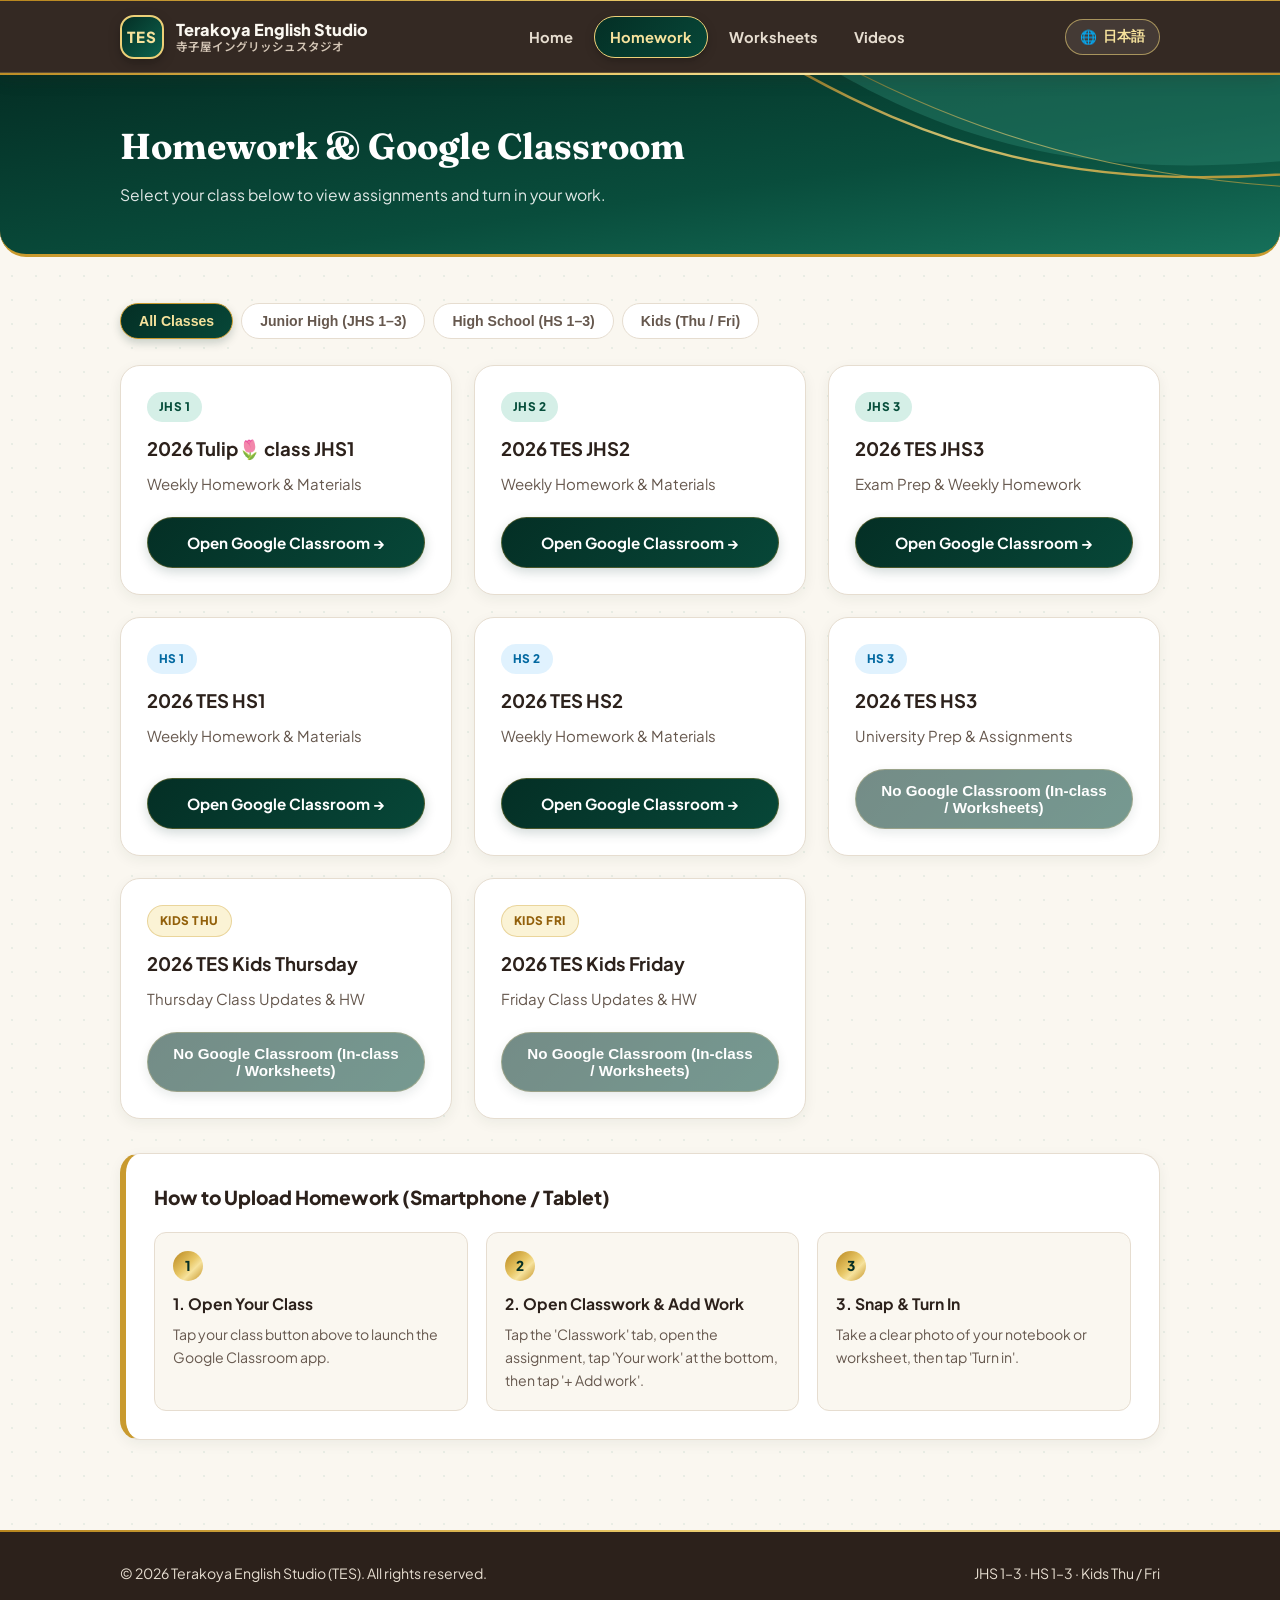
==== homework.html @ 8c1a42be "Add files via upload" ====
<!DOCTYPE html>
<html lang="en">
<head>
  <meta charset="UTF-8">
  <meta name="viewport" content="width=device-width, initial-scale=1.0">
  <title>Homework — Terakoya English Studio (TES)</title>
  <link rel="preconnect" href="https://fonts.googleapis.com">
  <link rel="preconnect" href="https://fonts.gstatic.com" crossorigin>
  <link href="https://fonts.googleapis.com/css2?family=Fraunces:opsz,wght@9..144,600;9..144,700;9..144,800&family=Noto+Sans+JP:wght@400;600;700;800&family=Plus+Jakarta+Sans:wght@400;600;700;800&display=swap" rel="stylesheet">
  <link rel="stylesheet" href="styles.css">
</head>
<body>

  <header class="site-header">
    <div class="container nav-inner">
      <a href="index.html" class="brand">
        <span class="brand-badge">TES</span>
        <span class="brand-text">
          <span class="brand-name">Terakoya English Studio</span>
          <span class="brand-sub">寺子屋イングリッシュスタジオ</span>
        </span>
      </a>

      <nav class="nav-links" id="nav-links">
        <a href="index.html" class="nav-link" data-i18n="nav_home">Home</a>
        <a href="homework.html" class="nav-link active" data-i18n="nav_homework">Homework</a>
        <a href="worksheets.html" class="nav-link" data-i18n="nav_worksheets">Worksheets</a>
        <a href="videos.html" class="nav-link" data-i18n="nav_videos">Videos</a>
      </nav>

      <div class="nav-actions">
        <button id="lang-toggle" class="lang-toggle" type="button" aria-label="Switch Language">
          🌐 <span data-i18n="lang_btn">日本語</span>
        </button>
        <button id="menu-btn" class="menu-btn" type="button" aria-label="Menu">☰</button>
      </div>
    </div>
  </header>

  <main>
    <section class="page-header">
      <div class="container">
        <h1 data-i18n="hw_header_title">Homework &amp; Google Classroom</h1>
        <p data-i18n="hw_header_sub">Select your class below to view assignments and turn in your work.</p>
      </div>
    </section>

    <section class="section">
      <div class="container">
        <div class="filter-bar">
          <button class="filter-btn active" type="button" data-hw-filter="all" data-i18n="filter_all">All Classes</button>
          <button class="filter-btn" type="button" data-hw-filter="jhs" data-i18n="filter_jhs">Junior High (JHS 1–3)</button>
          <button class="filter-btn" type="button" data-hw-filter="hs" data-i18n="filter_hs">High School (HS 1–3)</button>
          <button class="filter-btn" type="button" data-hw-filter="kids" data-i18n="filter_kids">Kids (Thu / Fri)</button>
        </div>

        <div id="homework-grid" class="grid-3"></div>

        <div class="guide-box">
          <h2 class="section-title" style="font-size:1.2rem;" data-i18n="guide_title">How to Upload Homework (Smartphone / Tablet)</h2>
          <div class="guide-steps">
            <div class="step-item">
              <span class="step-num">1</span>
              <h4 data-i18n="guide_s1_title">1. Open Your Class</h4>
              <p data-i18n="guide_s1_desc">Tap your class button above to launch the Google Classroom app.</p>
            </div>
            <div class="step-item">
              <span class="step-num">2</span>
              <h4 data-i18n="guide_s2_title">2. Add Your Work</h4>
              <p data-i18n="guide_s2_desc">Open the assignment, tap 'Your work' at the bottom, then tap '+ Add work'.</p>
            </div>
            <div class="step-item">
              <span class="step-num">3</span>
              <h4 data-i18n="guide_s3_title">3. Snap &amp; Turn In</h4>
              <p data-i18n="guide_s3_desc">Take a clear photo of your notebook or worksheet, then tap 'Turn in'.</p>
            </div>
          </div>
        </div>
      </div>
    </section>
  </main>

  <footer class="site-footer">
    <div class="container footer-inner">
      <span data-i18n="footer_copy">© Terakoya English Studio (TES).</span>
      <span>JHS 1–3 · HS 1–3 · Kids Thu / Fri</span>
    </div>
  </footer>

  <script src="config.js"></script>
  <script src="app.js"></script>
</body>
</html>
---- styles.css ----
:root {
  --bg: #faf7f0;
  --surface: #ffffff;
  --surface-alt: #eef5f1;
  --emerald-deep: #042f25;
  --emerald: #074738;
  --emerald-mid: #0d624e;
  --jade: #2d8a72;
  --accent: #0f765d;
  --accent-hover: #074738;
  --accent-soft: #d5efe7;
  --gold-dark: #a67c1e;
  --gold: #c99a2e;
  --gold-bright: #ecd078;
  --gold-soft: #fbf3d5;
  --gold-gradient: linear-gradient(135deg, #b8861e 0%, #e8c766 48%, #f6e29c 65%, #c49226 100%);
  --line-green: #06c755;
  --espresso: #2c211b;
  --espresso-mid: #4a3a31;
  --text: #2c211b;
  --text-muted: #66584e;
  --border: #e6ddd0;
  --radius: 20px;
  --radius-sm: 12px;
  --shadow-sm: 0 4px 14px rgba(4, 47, 37, 0.06);
  --shadow-md: 0 12px 28px rgba(4, 47, 37, 0.12);
  --max-w: 1080px;
}

*,
*::before,
*::after {
  box-sizing: border-box;
}

html {
  scroll-behavior: smooth;
}

body {
  margin: 0;
  font-family: "Plus Jakarta Sans", "Noto Sans JP", -apple-system, BlinkMacSystemFont, "Segoe UI", sans-serif;
  background-color: var(--bg);
  background-image: radial-gradient(rgba(13, 98, 78, 0.07) 1px, transparent 1px);
  background-size: 24px 24px;
  color: var(--text);
  line-height: 1.65;
  -webkit-font-smoothing: antialiased;
}

a {
  color: inherit;
  text-decoration: none;
}

.container {
  width: 100%;
  max-width: var(--max-w);
  margin: 0 auto;
  padding: 0 20px;
}

/* Header & Navigation */
.site-header {
  position: sticky;
  top: 0;
  z-index: 100;
  background: rgba(44, 33, 27, 0.96);
  backdrop-filter: blur(12px);
  border-top: 1px solid rgba(236, 208, 120, 0.28);
  border-bottom: 2px solid transparent;
  border-image: var(--gold-gradient) 1;
  box-shadow: inset 0 -1px 0 rgba(236, 208, 120, 0.22), 0 4px 16px rgba(44, 33, 27, 0.18);
}

.nav-inner {
  display: flex;
  align-items: center;
  justify-content: space-between;
  min-height: 72px;
  gap: 16px;
}

.brand {
  display: flex;
  align-items: center;
  gap: 12px;
  font-weight: 800;
  color: #faf7f0;
}

.brand-badge {
  display: inline-flex;
  align-items: center;
  justify-content: center;
  width: 44px;
  height: 44px;
  border-radius: 14px;
  background: linear-gradient(135deg, var(--emerald-deep) 0%, var(--emerald-mid) 100%);
  border: 2px solid var(--gold-bright);
  color: #f6e29c;
  font-size: 0.95rem;
  letter-spacing: 0.05em;
  box-shadow: 0 4px 12px rgba(0, 0, 0, 0.28);
}

.brand-text {
  display: flex;
  flex-direction: column;
  line-height: 1.15;
}

.brand-name {
  font-size: 1.02rem;
  color: #faf7f0;
}

.brand-sub {
  font-size: 0.72rem;
  font-weight: 600;
  color: #d6c8b8;
}

.nav-links {
  display: flex;
  align-items: center;
  gap: 6px;
}

.nav-link {
  padding: 8px 15px;
  border-radius: 999px;
  font-size: 0.92rem;
  font-weight: 700;
  color: #e6ddd0;
  transition: background 0.15s, color 0.15s;
}

.nav-link:hover {
  background: rgba(236, 208, 120, 0.16);
  color: #f6e29c;
}

.nav-link.active {
  background: linear-gradient(135deg, var(--emerald-deep) 0%, var(--emerald) 100%);
  color: #f6e29c;
  border: 1px solid var(--gold-bright);
  box-shadow: 0 3px 10px rgba(0, 0, 0, 0.25);
}

.nav-actions {
  display: flex;
  align-items: center;
  gap: 10px;
}

.lang-toggle {
  display: inline-flex;
  align-items: center;
  gap: 6px;
  padding: 8px 14px;
  border-radius: 999px;
  border: 1.5px solid rgba(236, 208, 120, 0.6);
  background: rgba(255, 255, 255, 0.08);
  color: #f6e29c;
  font-size: 0.85rem;
  font-weight: 700;
  cursor: pointer;
  transition: all 0.15s;
}

.lang-toggle:hover {
  background: rgba(236, 208, 120, 0.2);
  border-color: var(--gold-bright);
  color: #ffffff;
}

.menu-btn {
  display: none;
  background: rgba(255, 255, 255, 0.08);
  border: 1.5px solid rgba(236, 208, 120, 0.5);
  border-radius: 12px;
  padding: 7px 11px;
  font-size: 1.1rem;
  cursor: pointer;
  color: #faf7f0;
}

/* Mobile Nav Drawer */
@media (max-width: 760px) {
  .menu-btn {
    display: inline-flex;
    align-items: center;
    justify-content: center;
  }

  .nav-links {
    display: none;
    position: absolute;
    top: 72px;
    left: 0;
    right: 0;
    background: var(--espresso);
    border-bottom: 2px solid var(--gold);
    flex-direction: column;
    align-items: stretch;
    padding: 14px 20px 20px;
    gap: 8px;
    box-shadow: var(--shadow-md);
  }

  .nav-links.open {
    display: flex;
  }

  .nav-link {
    padding: 12px 16px;
    font-size: 1rem;
    border-radius: 12px;
  }
}

/* Hero Section — Layered Deep Emerald, Jade & Flowing Gold Ribbons */
.hero {
  position: relative;
  overflow: hidden;
  background-color: var(--emerald-deep);
  background-image: url("data:image/svg+xml,%3Csvg xmlns='http://www.w3.org/2000/svg' viewBox='0 0 1440 520' preserveAspectRatio='none'%3E%3Cdefs%3E%3ClinearGradient id='g1' x1='0%25' y1='0%25' x2='100%25' y2='100%25'%3E%3Cstop offset='0%25' stop-color='%23042f25'/%3E%3Cstop offset='55%25' stop-color='%23094d3c'/%3E%3Cstop offset='100%25' stop-color='%2316705a'/%3E%3C/linearGradient%3E%3ClinearGradient id='g2' x1='0%25' y1='100%25' x2='100%25' y2='0%25'%3E%3Cstop offset='0%25' stop-color='%23063b2f'/%3E%3Cstop offset='100%25' stop-color='%23288870'/%3E%3C/linearGradient%3E%3ClinearGradient id='gold' x1='0%25' y1='0%25' x2='100%25' y2='100%25'%3E%3Cstop offset='0%25' stop-color='%23a67c1e'/%3E%3Cstop offset='45%25' stop-color='%23f2d67c'/%3E%3Cstop offset='75%25' stop-color='%23c99a2e'/%3E%3Cstop offset='100%25' stop-color='%23f6e5a8'/%3E%3C/linearGradient%3E%3C/defs%3E%3Crect width='1440' height='520' fill='url(%23g1)'/%3E%3Cpath d='M820,-40 C980,140 1120,260 1480,190 L1480,-40 Z' fill='url(%23g2)' opacity='0.88'/%3E%3Cpath d='M980,-40 C1080,150 1220,310 1480,290 L1480,-40 Z' fill='%232d8a72' opacity='0.45'/%3E%3Cpath d='M620,540 C860,340 1180,310 1480,410 L1480,540 Z' fill='%2303241c' opacity='0.78'/%3E%3Cpath d='M780,-20 C960,180 1140,285 1480,220' fill='none' stroke='url(%23gold)' stroke-width='4.5' opacity='0.9'/%3E%3Cpath d='M850,-20 C1020,165 1190,265 1480,250' fill='none' stroke='url(%23gold)' stroke-width='2' opacity='0.7'/%3E%3Cpath d='M580,530 C840,335 1160,295 1480,385' fill='none' stroke='url(%23gold)' stroke-width='3' opacity='0.8'/%3E%3Cpath d='M-40,420 C240,330 480,450 780,540' fill='none' stroke='url(%23gold)' stroke-width='1.8' opacity='0.45'/%3E%3C/svg%3E");
  background-size: cover;
  background-position: center;
  color: #fff;
  padding: 68px 0 76px;
  border-bottom-left-radius: 32px;
  border-bottom-right-radius: 32px;
  border-bottom: 3px solid var(--gold);
  box-shadow: 0 14px 36px rgba(4, 47, 37, 0.22);
}

.hero-inner {
  position: relative;
  z-index: 1;
  max-width: 720px;
}

.hero-pill {
  display: inline-block;
  padding: 6px 15px;
  border-radius: 999px;
  background: rgba(4, 47, 37, 0.55);
  border: 1.5px solid var(--gold-bright);
  color: #f6e29c;
  font-size: 0.78rem;
  font-weight: 800;
  letter-spacing: 0.08em;
  margin-bottom: 16px;
  box-shadow: 0 2px 10px rgba(0, 0, 0, 0.15);
}

.hero h1 {
  margin: 0 0 14px;
  font-family: "Fraunces", "Noto Sans JP", Georgia, serif;
  font-size: clamp(2.35rem, 5.2vw, 3.6rem);
  line-height: 1.12;
  font-weight: 700;
  letter-spacing: -0.015em;
  text-shadow: 0 2px 14px rgba(0, 0, 0, 0.25);
}

.hero p {
  margin: 0 0 28px;
  color: rgba(255, 255, 255, 0.92);
  font-size: 1.06rem;
}

.hero-cta-group {
  display: flex;
  flex-wrap: wrap;
  gap: 12px;
}

/* Page Header (Subpages) */
.page-header {
  position: relative;
  overflow: hidden;
  background-color: var(--emerald-deep);
  background-image: url("data:image/svg+xml,%3Csvg xmlns='http://www.w3.org/2000/svg' viewBox='0 0 1440 260' preserveAspectRatio='none'%3E%3Cdefs%3E%3ClinearGradient id='pg1' x1='0%25' y1='0%25' x2='100%25' y2='100%25'%3E%3Cstop offset='0%25' stop-color='%23042f25'/%3E%3Cstop offset='60%25' stop-color='%23094d3c'/%3E%3Cstop offset='100%25' stop-color='%2316705a'/%3E%3C/linearGradient%3E%3ClinearGradient id='pgold' x1='0%25' y1='0%25' x2='100%25' y2='100%25'%3E%3Cstop offset='0%25' stop-color='%23a67c1e'/%3E%3Cstop offset='50%25' stop-color='%23f2d67c'/%3E%3Cstop offset='100%25' stop-color='%23c99a2e'/%3E%3C/linearGradient%3E%3C/defs%3E%3Crect width='1440' height='260' fill='url(%23pg1)'/%3E%3Cpath d='M920,-20 C1060,90 1220,160 1480,120 L1480,-20 Z' fill='%232d8a72' opacity='0.4'/%3E%3Cpath d='M880,-20 C1040,100 1210,175 1480,140' fill='none' stroke='url(%23pgold)' stroke-width='3.5' opacity='0.85'/%3E%3Cpath d='M940,-20 C1100,90 1260,150 1480,165' fill='none' stroke='url(%23pgold)' stroke-width='1.5' opacity='0.6'/%3E%3C/svg%3E");
  background-size: cover;
  background-position: center;
  color: #fff;
  padding: 42px 0 46px;
  border-bottom-left-radius: 26px;
  border-bottom-right-radius: 26px;
  border-bottom: 3px solid var(--gold);
}

.page-header h1 {
  margin: 0 0 6px;
  font-family: "Fraunces", "Noto Sans JP", Georgia, serif;
  font-size: clamp(1.6rem, 3.2vw, 2.25rem);
  font-weight: 700;
}

.page-header p {
  margin: 0;
  color: rgba(255, 255, 255, 0.88);
  font-size: 0.98rem;
}

/* Buttons */
.btn {
  display: inline-flex;
  align-items: center;
  justify-content: center;
  gap: 8px;
  padding: 12px 22px;
  border-radius: 999px;
  font-weight: 700;
  font-size: 0.95rem;
  border: none;
  cursor: pointer;
  transition: transform 0.15s, background 0.15s, box-shadow 0.15s;
}

.btn:hover {
  transform: translateY(-1px);
}

.btn:active {
  transform: translateY(1px);
}

.btn-primary {
  background: var(--gold-gradient);
  color: var(--emerald-deep);
  box-shadow: 0 6px 18px rgba(201, 154, 46, 0.35);
}

.btn-primary:hover {
  filter: brightness(1.04);
  box-shadow: 0 8px 22px rgba(201, 154, 46, 0.45);
}

.btn-outline-light {
  background: rgba(4, 47, 37, 0.45);
  color: #fff;
  border: 1.5px solid rgba(236, 208, 120, 0.65);
}

.btn-outline-light:hover {
  background: rgba(236, 208, 120, 0.18);
}

.btn-navy {
  background: linear-gradient(135deg, var(--emerald-deep) 0%, var(--emerald) 100%);
  color: #fff;
  border: 1px solid rgba(201, 154, 46, 0.35);
  box-shadow: 0 4px 12px rgba(4, 47, 37, 0.18);
}

.btn-navy:hover {
  background: linear-gradient(135deg, var(--emerald) 0%, var(--emerald-mid) 100%);
}

.btn-line {
  background: var(--line-green);
  color: #fff;
}

.btn-sm {
  padding: 9px 16px;
  font-size: 0.88rem;
}

/* Sections & Grids */
.section {
  padding: 46px 0;
}

.section-title {
  margin: 0 0 8px;
  font-size: 1.5rem;
  font-weight: 800;
  color: var(--espresso);
}

.section-sub {
  margin: 0 0 26px;
  color: var(--text-muted);
  font-size: 0.97rem;
}

.grid-3 {
  display: grid;
  grid-template-columns: repeat(3, 1fr);
  gap: 22px;
}

.grid-2 {
  display: grid;
  grid-template-columns: repeat(2, 1fr);
  gap: 22px;
}

@media (max-width: 820px) {
  .grid-3 {
    grid-template-columns: 1fr;
  }
  .grid-2 {
    grid-template-columns: 1fr;
  }
}

/* Cards */
.card {
  min-width: 0;
  background: var(--surface);
  border: 1.5px solid var(--border);
  border-radius: var(--radius);
  padding: 26px;
  box-shadow: var(--shadow-sm);
  display: flex;
  flex-direction: column;
  justify-content: space-between;
  transition: transform 0.2s ease, box-shadow 0.2s ease, border-color 0.2s ease;
}

.card-hover:hover {
  transform: translateY(-4px);
  box-shadow: var(--shadow-md);
  border-color: var(--gold);
}

.card-icon {
  display: inline-flex;
  align-items: center;
  justify-content: center;
  width: 52px;
  height: 52px;
  border-radius: 16px;
  background: var(--accent-soft);
  border: 1px solid rgba(201, 154, 46, 0.25);
  color: var(--emerald-deep);
  font-size: 1.5rem;
  margin-bottom: 16px;
}

.grid-3 .card:nth-child(2) .card-icon {
  background: #e0f2fe;
}

.grid-3 .card:nth-child(3) .card-icon {
  background: var(--gold-soft);
}

.card h3 {
  margin: 0 0 8px;
  font-size: 1.16rem;
  color: var(--espresso);
}

.card p {
  margin: 0 0 20px;
  color: var(--text-muted);
  font-size: 0.94rem;
}

.badge {
  display: inline-block;
  padding: 5px 12px;
  border-radius: 999px;
  font-size: 0.74rem;
  font-weight: 800;
  letter-spacing: 0.04em;
  background: var(--surface-alt);
  color: var(--emerald-deep);
  margin-bottom: 12px;
  width: fit-content;
}

.badge-jhs { background: #d5efe7; color: #064e3b; }
.badge-hs { background: #e0f2fe; color: #0369a1; }
.badge-kids { background: #fbf3d5; color: #92600a; border: 1px solid rgba(201, 154, 46, 0.35); }
.badge-stories { background: #dcfce7; color: #166534; }
.badge-diaries { background: #fef3c7; color: #92400e; }
.badge-reading-power { background: #e0f2fe; color: #0369a1; }

/* Filter Pills */
.filter-bar {
  display: flex;
  flex-wrap: wrap;
  gap: 8px;
  margin-bottom: 26px;
}

.filter-btn {
  padding: 9px 18px;
  border-radius: 999px;
  border: 1.5px solid var(--border);
  background: var(--surface);
  color: var(--text-muted);
  font-weight: 700;
  font-size: 0.88rem;
  cursor: pointer;
  transition: all 0.15s;
}

.filter-btn:hover {
  border-color: var(--gold);
  color: var(--emerald-deep);
  background: var(--gold-soft);
}

.filter-btn.active {
  background: linear-gradient(135deg, var(--emerald-deep) 0%, var(--emerald) 100%);
  border-color: var(--gold);
  color: #f6e29c;
  box-shadow: 0 4px 10px rgba(4, 47, 37, 0.2);
}

/* Info Box / Guide */
.guide-box {
  background: var(--surface);
  border: 1.5px solid var(--border);
  border-left: 6px solid var(--gold);
  border-radius: var(--radius);
  padding: 28px;
  margin-top: 34px;
  box-shadow: var(--shadow-sm);
}

.guide-steps {
  display: grid;
  grid-template-columns: repeat(3, 1fr);
  gap: 18px;
  margin-top: 18px;
}

@media (max-width: 760px) {
  .guide-steps {
    grid-template-columns: 1fr;
  }
}

.step-item {
  background: var(--bg);
  border: 1px solid var(--border);
  padding: 18px;
  border-radius: var(--radius-sm);
}

.step-num {
  display: inline-flex;
  align-items: center;
  justify-content: center;
  width: 30px;
  height: 30px;
  border-radius: 50%;
  background: var(--gold-gradient);
  color: var(--emerald-deep);
  font-size: 0.85rem;
  font-weight: 800;
  margin-bottom: 10px;
}

.step-item h4 {
  margin: 0 0 6px;
  font-size: 0.98rem;
  color: var(--espresso);
}

.step-item p {
  margin: 0;
  font-size: 0.88rem;
  color: var(--text-muted);
}

/* Embeds (Drive, YouTube, Forms) */
.embed-frame-wrap {
  background: var(--surface);
  border: 1.5px solid var(--border);
  border-radius: var(--radius);
  overflow: hidden;
  box-shadow: var(--shadow-sm);
}

.drive-iframe {
  width: 100%;
  height: 460px;
  border: 0;
  display: block;
}

.video-ratio {
  position: relative;
  width: 100%;
  padding-top: 56.25%;
  background: var(--emerald-deep);
  border-radius: var(--radius-sm);
  overflow: hidden;
  border: 1px solid rgba(201, 154, 46, 0.3);
}

.video-ratio iframe {
  position: absolute;
  inset: 0;
  width: 100%;
  height: 100%;
  border: 0;
}

.video-controls {
  display: flex;
  flex-wrap: wrap;
  align-items: center;
  justify-content: space-between;
  gap: 10px;
  margin-top: 12px;
  padding-top: 12px;
  border-top: 1px solid var(--border);
}

.episode-jump {
  display: inline-flex;
  align-items: center;
  gap: 8px;
  font-size: 0.85rem;
  font-weight: 700;
  color: var(--espresso);
  min-width: 0;
  max-width: 100%;
  flex: 1 1 200px;
}

.episode-select {
  min-width: 0;
  max-width: 100%;
  width: 100%;
  text-overflow: ellipsis;
  padding: 6px 12px;
  border-radius: 999px;
  border: 1.5px solid var(--gold);
  background: var(--bg);
  color: var(--emerald-deep);
  font-family: inherit;
  font-size: 0.85rem;
  font-weight: 700;
  cursor: pointer;
}

.yt-playlist-link {
  font-size: 0.84rem;
  font-weight: 700;
  color: var(--emerald);
  text-decoration: underline;
  text-decoration-color: var(--gold);
}

.yt-playlist-link:hover {
  color: var(--gold-dark);
}

.form-iframe {
  width: 100%;
  min-height: 620px;
  border: 0;
  display: block;
}

.setup-placeholder {
  padding: 36px 24px;
  text-align: center;
  background: var(--surface-alt);
  border: 2px dashed #b9d8c4;
  border-radius: var(--radius);
  color: var(--text-muted);
}

.setup-placeholder code {
  background: rgba(4, 47, 37, 0.08);
  padding: 2px 7px;
  border-radius: 6px;
  font-size: 0.85em;
  color: var(--emerald-deep);
}

/* Info Bar */
.info-strip {
  display: flex;
  flex-wrap: wrap;
  gap: 20px;
  justify-content: space-between;
  align-items: center;
  background: linear-gradient(135deg, #ffffff 0%, #f1f7f3 100%);
  border: 1.5px solid rgba(201, 154, 46, 0.35);
  border-radius: var(--radius);
  padding: 22px 26px;
  box-shadow: var(--shadow-sm);
}

.info-item strong {
  display: block;
  font-size: 0.78rem;
  color: var(--gold-dark);
  text-transform: uppercase;
  letter-spacing: 0.05em;
  margin-bottom: 2px;
}

.info-item span {
  font-weight: 700;
  color: var(--emerald-deep);
  font-size: 0.98rem;
}

.info-line-item {
  display: flex;
  align-items: center;
  gap: 16px;
}

.qr-box {
  display: inline-flex;
  flex-direction: column;
  align-items: center;
  gap: 4px;
  padding: 8px;
  background: #ffffff;
  border: 1.5px solid rgba(201, 154, 46, 0.45);
  border-radius: 12px;
  box-shadow: var(--shadow-sm);
}

.qr-box img {
  width: 76px;
  height: 76px;
  display: block;
  border-radius: 6px;
}

.qr-caption {
  font-size: 0.68rem !important;
  font-weight: 700;
  color: var(--text-muted) !important;
  white-space: nowrap;
}

/* Footer */
.site-footer {
  border-top: 2px solid transparent;
  border-image: var(--gold-gradient) 1;
  background: var(--espresso);
  padding: 30px 0;
  margin-top: 44px;
  color: #e6ddd0;
  font-size: 0.88rem;
}

.footer-inner {
  display: flex;
  flex-wrap: wrap;
  justify-content: space-between;
  align-items: center;
  gap: 12px;
}
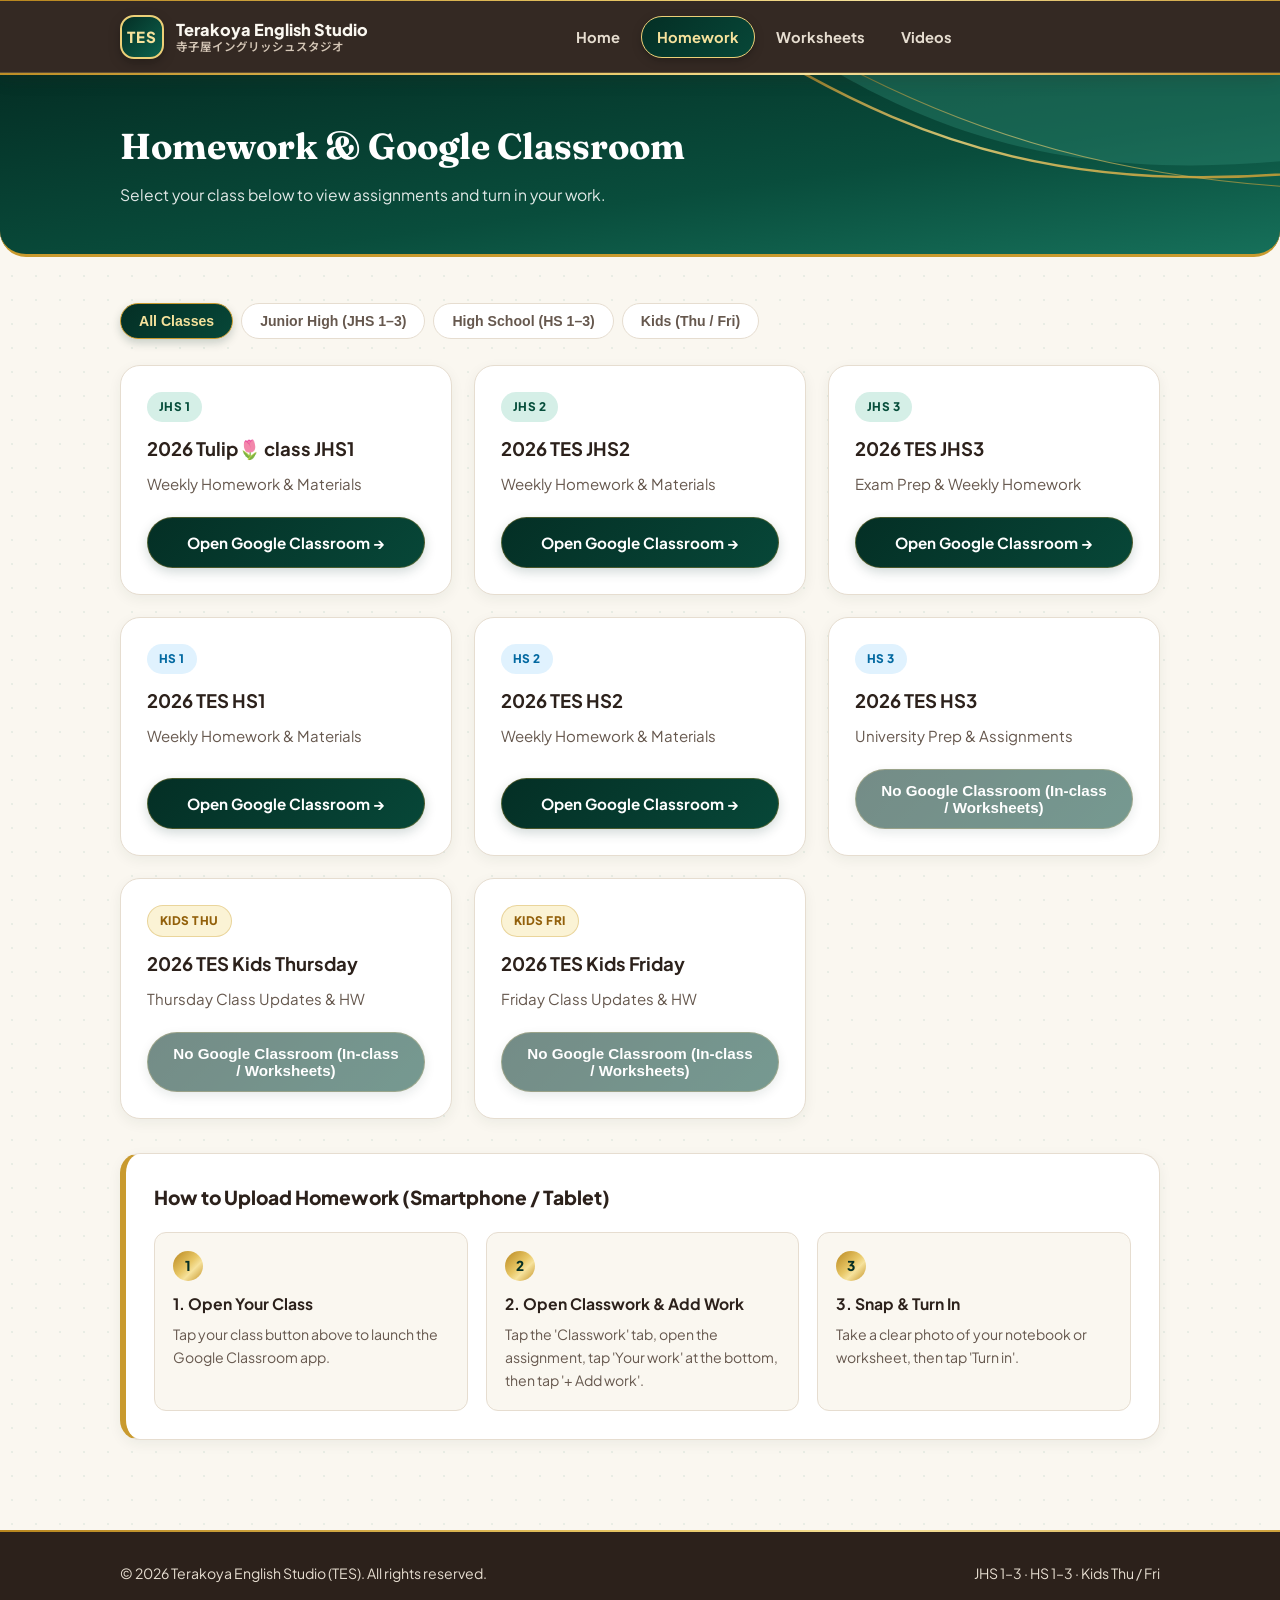
==== commit d281a978: "Unified English main + Japanese subtitle layout" ====
--- a/homework.html
+++ b/homework.html
@@ -29,9 +29,6 @@
       </nav>
 
       <div class="nav-actions">
-        <button id="lang-toggle" class="lang-toggle" type="button" aria-label="Switch Language">
-          🌐 <span data-i18n="lang_btn">日本語</span>
-        </button>
         <button id="menu-btn" class="menu-btn" type="button" aria-label="Menu">☰</button>
       </div>
     </div>
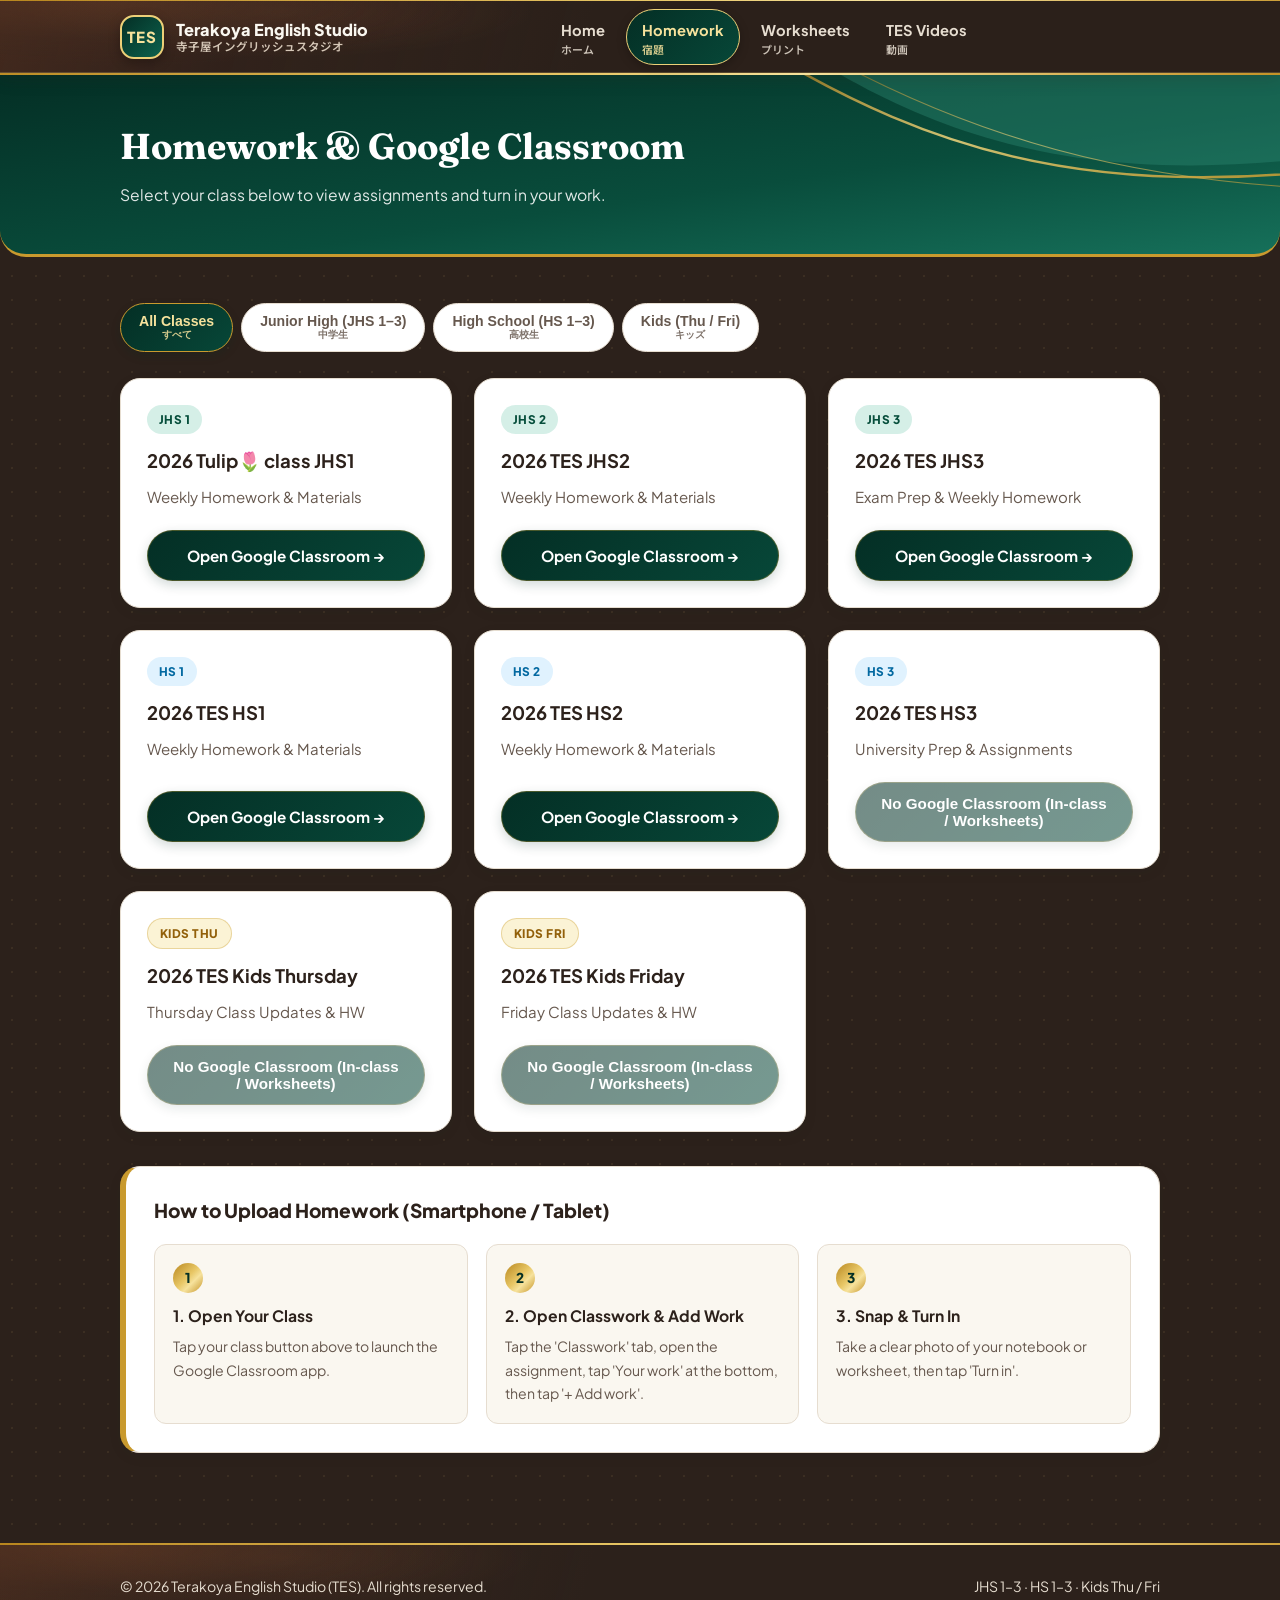
==== commit d283de30: "Add Japanese subtext to navigation and buttons" ====
--- a/homework.html
+++ b/homework.html
@@ -22,10 +22,10 @@
       </a>
 
       <nav class="nav-links" id="nav-links">
-        <a href="index.html" class="nav-link" data-i18n="nav_home">Home</a>
-        <a href="homework.html" class="nav-link active" data-i18n="nav_homework">Homework</a>
-        <a href="worksheets.html" class="nav-link" data-i18n="nav_worksheets">Worksheets</a>
-        <a href="videos.html" class="nav-link" data-i18n="nav_videos">Videos</a>
+        <a href="index.html" class="nav-link">Home <span class="ja-sub">ホーム</span></a>
+        <a href="homework.html" class="nav-link active">Homework <span class="ja-sub">宿題</span></a>
+        <a href="worksheets.html" class="nav-link">Worksheets <span class="ja-sub">プリント</span></a>
+        <a href="videos.html" class="nav-link">TES Videos <span class="ja-sub">動画</span></a>
       </nav>
 
       <div class="nav-actions">
@@ -45,10 +45,10 @@
     <section class="section">
       <div class="container">
         <div class="filter-bar">
-          <button class="filter-btn active" type="button" data-hw-filter="all" data-i18n="filter_all">All Classes</button>
-          <button class="filter-btn" type="button" data-hw-filter="jhs" data-i18n="filter_jhs">Junior High (JHS 1–3)</button>
-          <button class="filter-btn" type="button" data-hw-filter="hs" data-i18n="filter_hs">High School (HS 1–3)</button>
-          <button class="filter-btn" type="button" data-hw-filter="kids" data-i18n="filter_kids">Kids (Thu / Fri)</button>
+          <button class="filter-btn active" type="button" data-hw-filter="all">All Classes <span class="ja-sub">すべて</span></button>
+          <button class="filter-btn" type="button" data-hw-filter="jhs">Junior High (JHS 1–3) <span class="ja-sub">中学生</span></button>
+          <button class="filter-btn" type="button" data-hw-filter="hs">High School (HS 1–3) <span class="ja-sub">高校生</span></button>
+          <button class="filter-btn" type="button" data-hw-filter="kids">Kids (Thu / Fri) <span class="ja-sub">キッズ</span></button>
         </div>
 
         <div id="homework-grid" class="grid-3"></div>
--- a/styles.css
+++ b/styles.css
@@ -1,5 +1,5 @@
 :root {
-  --bg: #faf7f0;
+  --bg: #2c211b;
   --surface: #ffffff;
   --surface-alt: #eef5f1;
   --emerald-deep: #042f25;
@@ -41,7 +41,7 @@
   margin: 0;
   font-family: "Plus Jakarta Sans", "Noto Sans JP", -apple-system, BlinkMacSystemFont, "Segoe UI", sans-serif;
   background-color: var(--bg);
-  background-image: radial-gradient(rgba(13, 98, 78, 0.07) 1px, transparent 1px);
+  background-image: radial-gradient(rgba(236, 208, 120, 0.08) 1px, transparent 1px);
   background-size: 24px 24px;
   color: var(--text);
   line-height: 1.65;
@@ -65,7 +65,11 @@
   position: sticky;
   top: 0;
   z-index: 100;
-  background: rgba(44, 33, 27, 0.96);
+  background-color: rgba(44, 33, 27, 0.97);
+  background-image:
+    linear-gradient(105deg, rgba(96, 54, 34, 0.42) 0%, rgba(68, 42, 30, 0.22) 18%, rgba(44, 33, 27, 0) 46%),
+    radial-gradient(ellipse 38% 120% at 8% 0%, rgba(128, 72, 42, 0.38) 0%, rgba(74, 45, 32, 0.18) 45%, rgba(44, 33, 27, 0) 75%),
+    radial-gradient(ellipse 28% 90% at 22% 15%, rgba(145, 86, 52, 0.22) 0%, rgba(44, 33, 27, 0) 70%);
   backdrop-filter: blur(12px);
   border-top: 1px solid rgba(236, 208, 120, 0.28);
   border-bottom: 2px solid transparent;
@@ -371,6 +375,18 @@
   font-size: 0.88rem;
 }
 
+.ja-sub {
+  display: block;
+  font-size: 0.74em;
+  font-weight: 600;
+  opacity: 0.86;
+  line-height: 1.2;
+}
+
+.btn .ja-sub {
+  margin-top: 1px;
+}
+
 /* Sections & Grids */
 .section {
   padding: 46px 0;
@@ -380,12 +396,12 @@
   margin: 0 0 8px;
   font-size: 1.5rem;
   font-weight: 800;
-  color: var(--espresso);
+  color: #faf7f0;
 }
 
 .section-sub {
   margin: 0 0 26px;
-  color: var(--text-muted);
+  color: #d6c8b8;
   font-size: 0.97rem;
 }
 
@@ -541,8 +557,12 @@
   }
 }
 
+.guide-box .section-title {
+  color: var(--espresso);
+}
+
 .step-item {
-  background: var(--bg);
+  background: #faf7f0;
   border: 1px solid var(--border);
   padding: 18px;
   border-radius: var(--radius-sm);
@@ -639,7 +659,7 @@
   padding: 6px 12px;
   border-radius: 999px;
   border: 1.5px solid var(--gold);
-  background: var(--bg);
+  background: #faf7f0;
   color: var(--emerald-deep);
   font-family: inherit;
   font-size: 0.85rem;
@@ -748,7 +768,11 @@
 .site-footer {
   border-top: 2px solid transparent;
   border-image: var(--gold-gradient) 1;
-  background: var(--espresso);
+  background-color: var(--espresso);
+  background-image:
+    linear-gradient(105deg, rgba(96, 54, 34, 0.42) 0%, rgba(68, 42, 30, 0.22) 18%, rgba(44, 33, 27, 0) 46%),
+    radial-gradient(ellipse 38% 120% at 8% 0%, rgba(128, 72, 42, 0.38) 0%, rgba(74, 45, 32, 0.18) 45%, rgba(44, 33, 27, 0) 75%),
+    radial-gradient(ellipse 28% 90% at 22% 15%, rgba(145, 86, 52, 0.22) 0%, rgba(44, 33, 27, 0) 70%);
   padding: 30px 0;
   margin-top: 44px;
   color: #e6ddd0;
